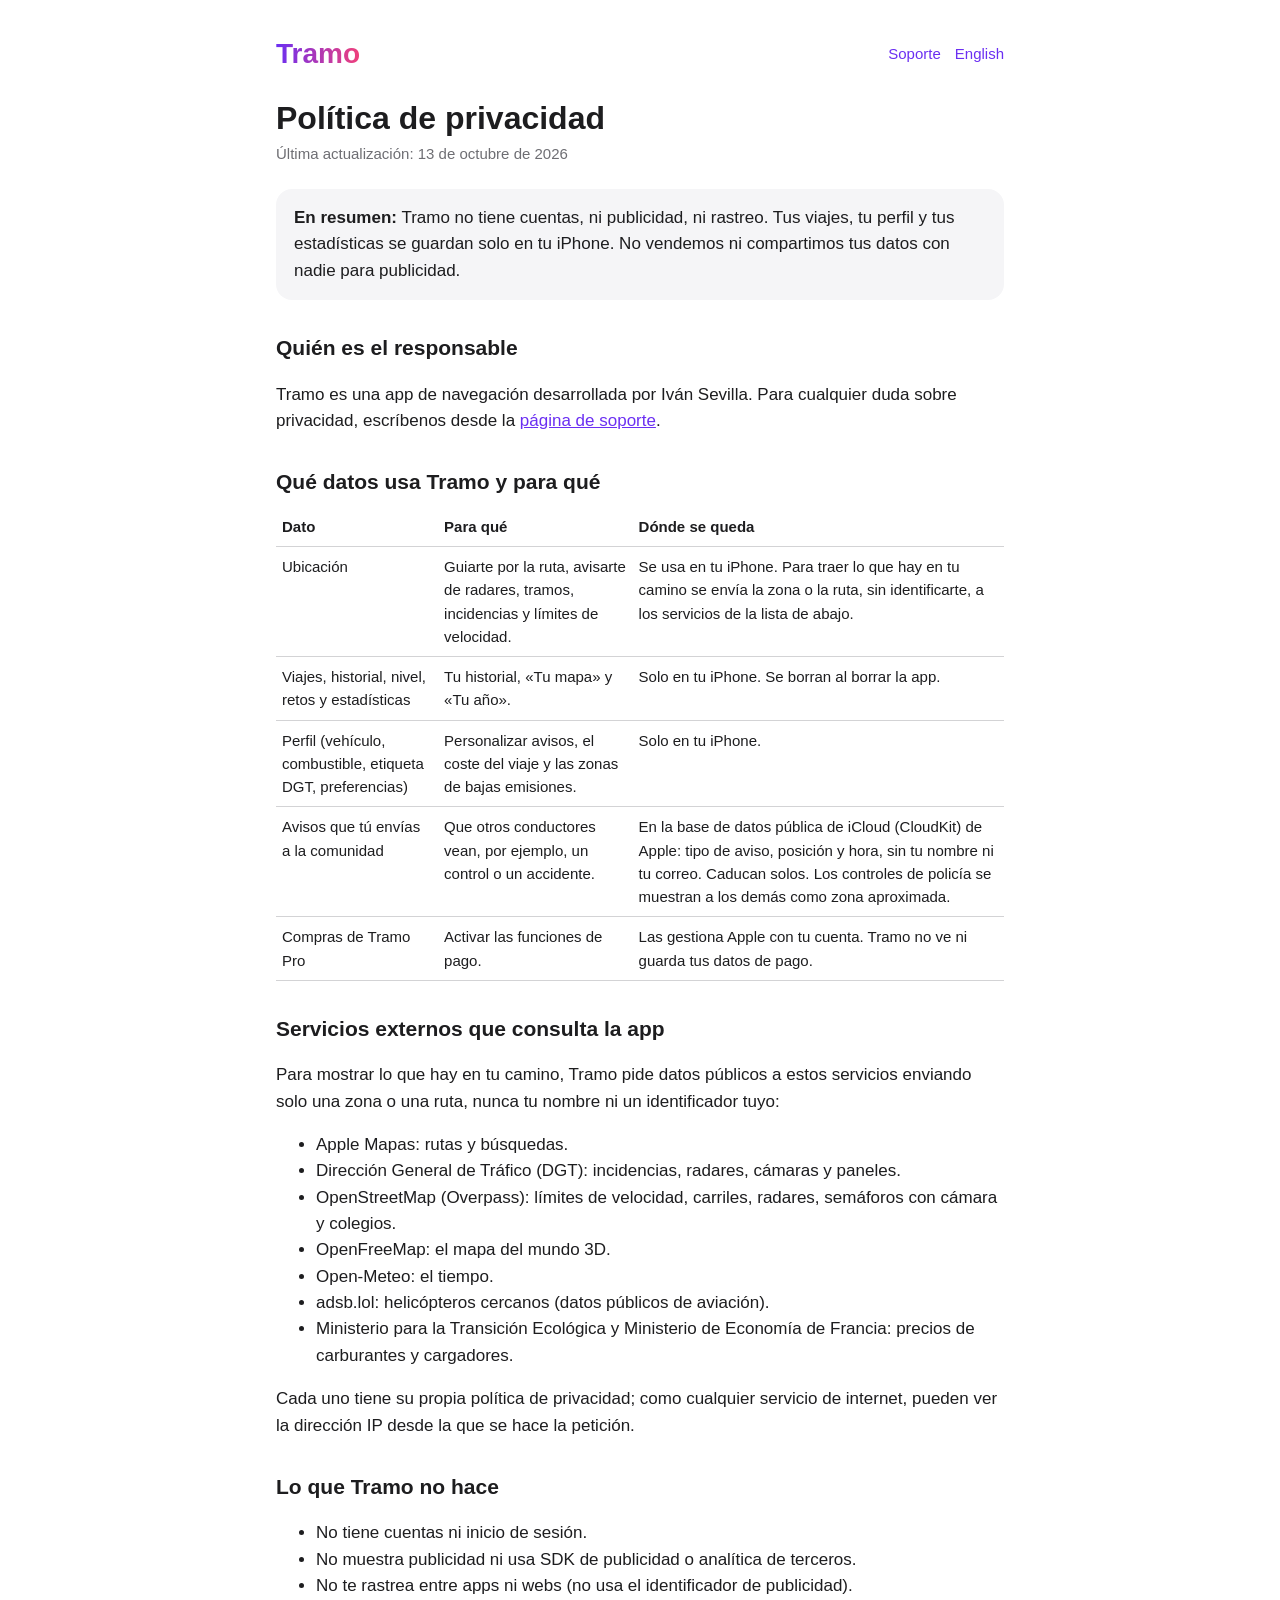
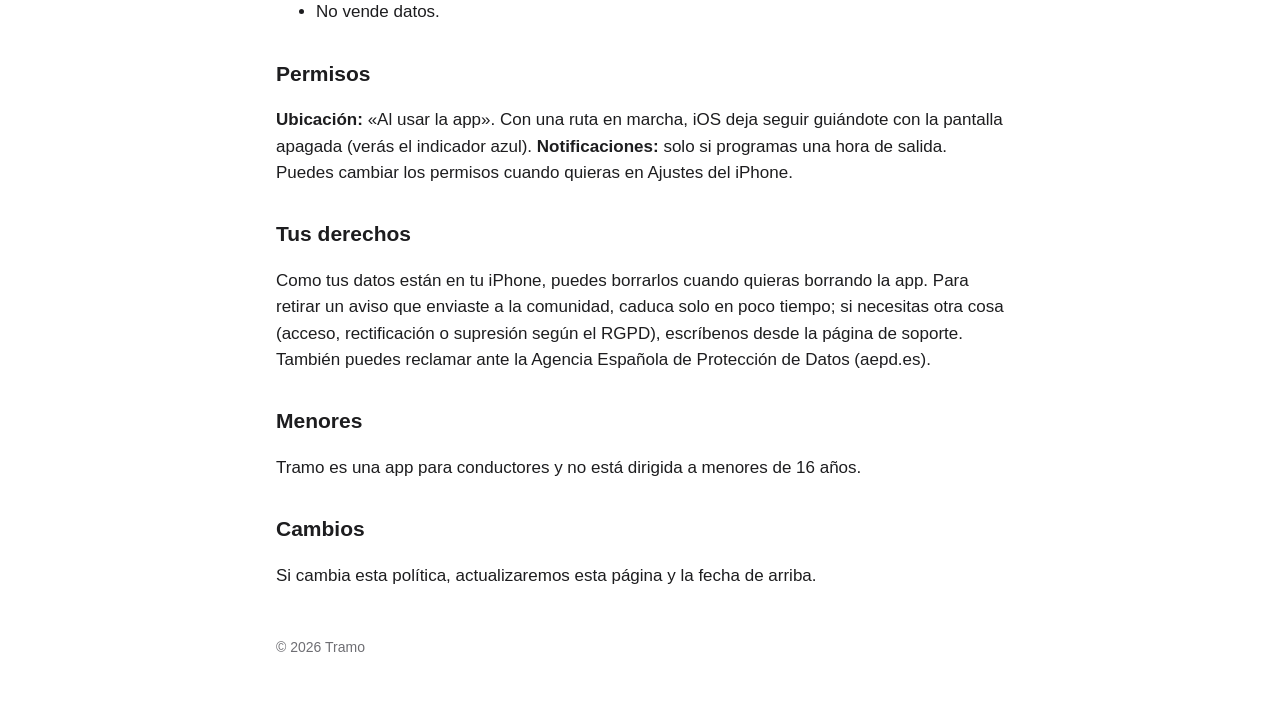
==== index.html @ ac5b9271 "Política de privacidad y soporte de Tramo Co-Authored-By: Claude Opus 5.5 <noreply@anthropic.com>" ====
<!doctype html>
<html lang="es">
<head>
<meta charset="utf-8">
<meta name="viewport" content="width=device-width, initial-scale=1">
<title>Tramo · Política de privacidad</title>
<link rel="stylesheet" href="style.css">
</head>
<body>
<main>
<header><a class="brand" href="./">Tramo</a><nav><a href="soporte.html">Soporte</a><a href="en.html">English</a></nav></header>
<h1>Política de privacidad</h1>
<p class="updated">Última actualización: 13 de octubre de 2026</p>

<div class="card"><strong>En resumen:</strong> Tramo no tiene cuentas, ni publicidad, ni rastreo. Tus viajes, tu perfil y tus estadísticas se guardan solo en tu iPhone. No vendemos ni compartimos tus datos con nadie para publicidad.</div>

<h2>Quién es el responsable</h2>
<p>Tramo es una app de navegación desarrollada por Iván Sevilla. Para cualquier duda sobre privacidad, escríbenos desde la <a href="soporte.html">página de soporte</a>.</p>

<h2>Qué datos usa Tramo y para qué</h2>
<table>
<tr><th>Dato</th><th>Para qué</th><th>Dónde se queda</th></tr>
<tr><td>Ubicación</td><td>Guiarte por la ruta, avisarte de radares, tramos, incidencias y límites de velocidad.</td><td>Se usa en tu iPhone. Para traer lo que hay en tu camino se envía la zona o la ruta, sin identificarte, a los servicios de la lista de abajo.</td></tr>
<tr><td>Viajes, historial, nivel, retos y estadísticas</td><td>Tu historial, «Tu mapa» y «Tu año».</td><td>Solo en tu iPhone. Se borran al borrar la app.</td></tr>
<tr><td>Perfil (vehículo, combustible, etiqueta DGT, preferencias)</td><td>Personalizar avisos, el coste del viaje y las zonas de bajas emisiones.</td><td>Solo en tu iPhone.</td></tr>
<tr><td>Avisos que tú envías a la comunidad</td><td>Que otros conductores vean, por ejemplo, un control o un accidente.</td><td>En la base de datos pública de iCloud (CloudKit) de Apple: tipo de aviso, posición y hora, sin tu nombre ni tu correo. Caducan solos. Los controles de policía se muestran a los demás como zona aproximada.</td></tr>
<tr><td>Compras de Tramo Pro</td><td>Activar las funciones de pago.</td><td>Las gestiona Apple con tu cuenta. Tramo no ve ni guarda tus datos de pago.</td></tr>
</table>

<h2>Servicios externos que consulta la app</h2>
<p>Para mostrar lo que hay en tu camino, Tramo pide datos públicos a estos servicios enviando solo una zona o una ruta, nunca tu nombre ni un identificador tuyo:</p>
<ul>
<li>Apple Mapas: rutas y búsquedas.</li>
<li>Dirección General de Tráfico (DGT): incidencias, radares, cámaras y paneles.</li>
<li>OpenStreetMap (Overpass): límites de velocidad, carriles, radares, semáforos con cámara y colegios.</li>
<li>OpenFreeMap: el mapa del mundo 3D.</li>
<li>Open-Meteo: el tiempo.</li>
<li>adsb.lol: helicópteros cercanos (datos públicos de aviación).</li>
<li>Ministerio para la Transición Ecológica y Ministerio de Economía de Francia: precios de carburantes y cargadores.</li>
</ul>
<p>Cada uno tiene su propia política de privacidad; como cualquier servicio de internet, pueden ver la dirección IP desde la que se hace la petición.</p>

<h2>Lo que Tramo no hace</h2>
<ul>
<li>No tiene cuentas ni inicio de sesión.</li>
<li>No muestra publicidad ni usa SDK de publicidad o analítica de terceros.</li>
<li>No te rastrea entre apps ni webs (no usa el identificador de publicidad).</li>
<li>No vende datos.</li>
</ul>

<h2>Permisos</h2>
<p><strong>Ubicación:</strong> «Al usar la app». Con una ruta en marcha, iOS deja seguir guiándote con la pantalla apagada (verás el indicador azul). <strong>Notificaciones:</strong> solo si programas una hora de salida. Puedes cambiar los permisos cuando quieras en Ajustes del iPhone.</p>

<h2>Tus derechos</h2>
<p>Como tus datos están en tu iPhone, puedes borrarlos cuando quieras borrando la app. Para retirar un aviso que enviaste a la comunidad, caduca solo en poco tiempo; si necesitas otra cosa (acceso, rectificación o supresión según el RGPD), escríbenos desde la página de soporte. También puedes reclamar ante la Agencia Española de Protección de Datos (aepd.es).</p>

<h2>Menores</h2>
<p>Tramo es una app para conductores y no está dirigida a menores de 16 años.</p>

<h2>Cambios</h2>
<p>Si cambia esta política, actualizaremos esta página y la fecha de arriba.</p>

<footer>© 2026 Tramo</footer>
</main>
</body>
</html>
---- style.css ----
:root { --bg: #ffffff; --fg: #1d1d1f; --muted: #6e6e73; --accent: #6b2ff2; --card: #f5f5f7; }
@media (prefers-color-scheme: dark) { :root { --bg: #000000; --fg: #f5f5f7; --muted: #a1a1a6; --accent: #a78bfa; --card: #1c1c1e; } }
* { box-sizing: border-box; }
body { margin: 0; background: var(--bg); color: var(--fg); font: 17px/1.55 -apple-system, BlinkMacSystemFont, "Segoe UI", Roboto, sans-serif; }
main { max-width: 760px; margin: 0 auto; padding: 32px 16px 64px; }
header { display: flex; align-items: center; justify-content: space-between; gap: 12px; margin-bottom: 8px; }
.brand { font-weight: 800; font-size: 28px; background: linear-gradient(90deg, #6b2ff2, #f0407a); -webkit-background-clip: text; background-clip: text; color: transparent; text-decoration: none; }
nav a { color: var(--accent); text-decoration: none; margin-left: 14px; font-size: 15px; }
h1 { font-size: 32px; line-height: 1.2; margin: 24px 0 4px; }
h2 { font-size: 21px; margin: 32px 0 8px; }
.updated { color: var(--muted); font-size: 15px; margin: 0 0 24px; }
.card { background: var(--card); border-radius: 16px; padding: 16px 18px; margin: 16px 0; }
table { width: 100%; border-collapse: collapse; font-size: 15px; }
th, td { text-align: left; vertical-align: top; padding: 8px 6px; border-bottom: 1px solid color-mix(in srgb, var(--muted) 30%, transparent); }
a { color: var(--accent); }
footer { color: var(--muted); font-size: 14px; margin-top: 48px; }
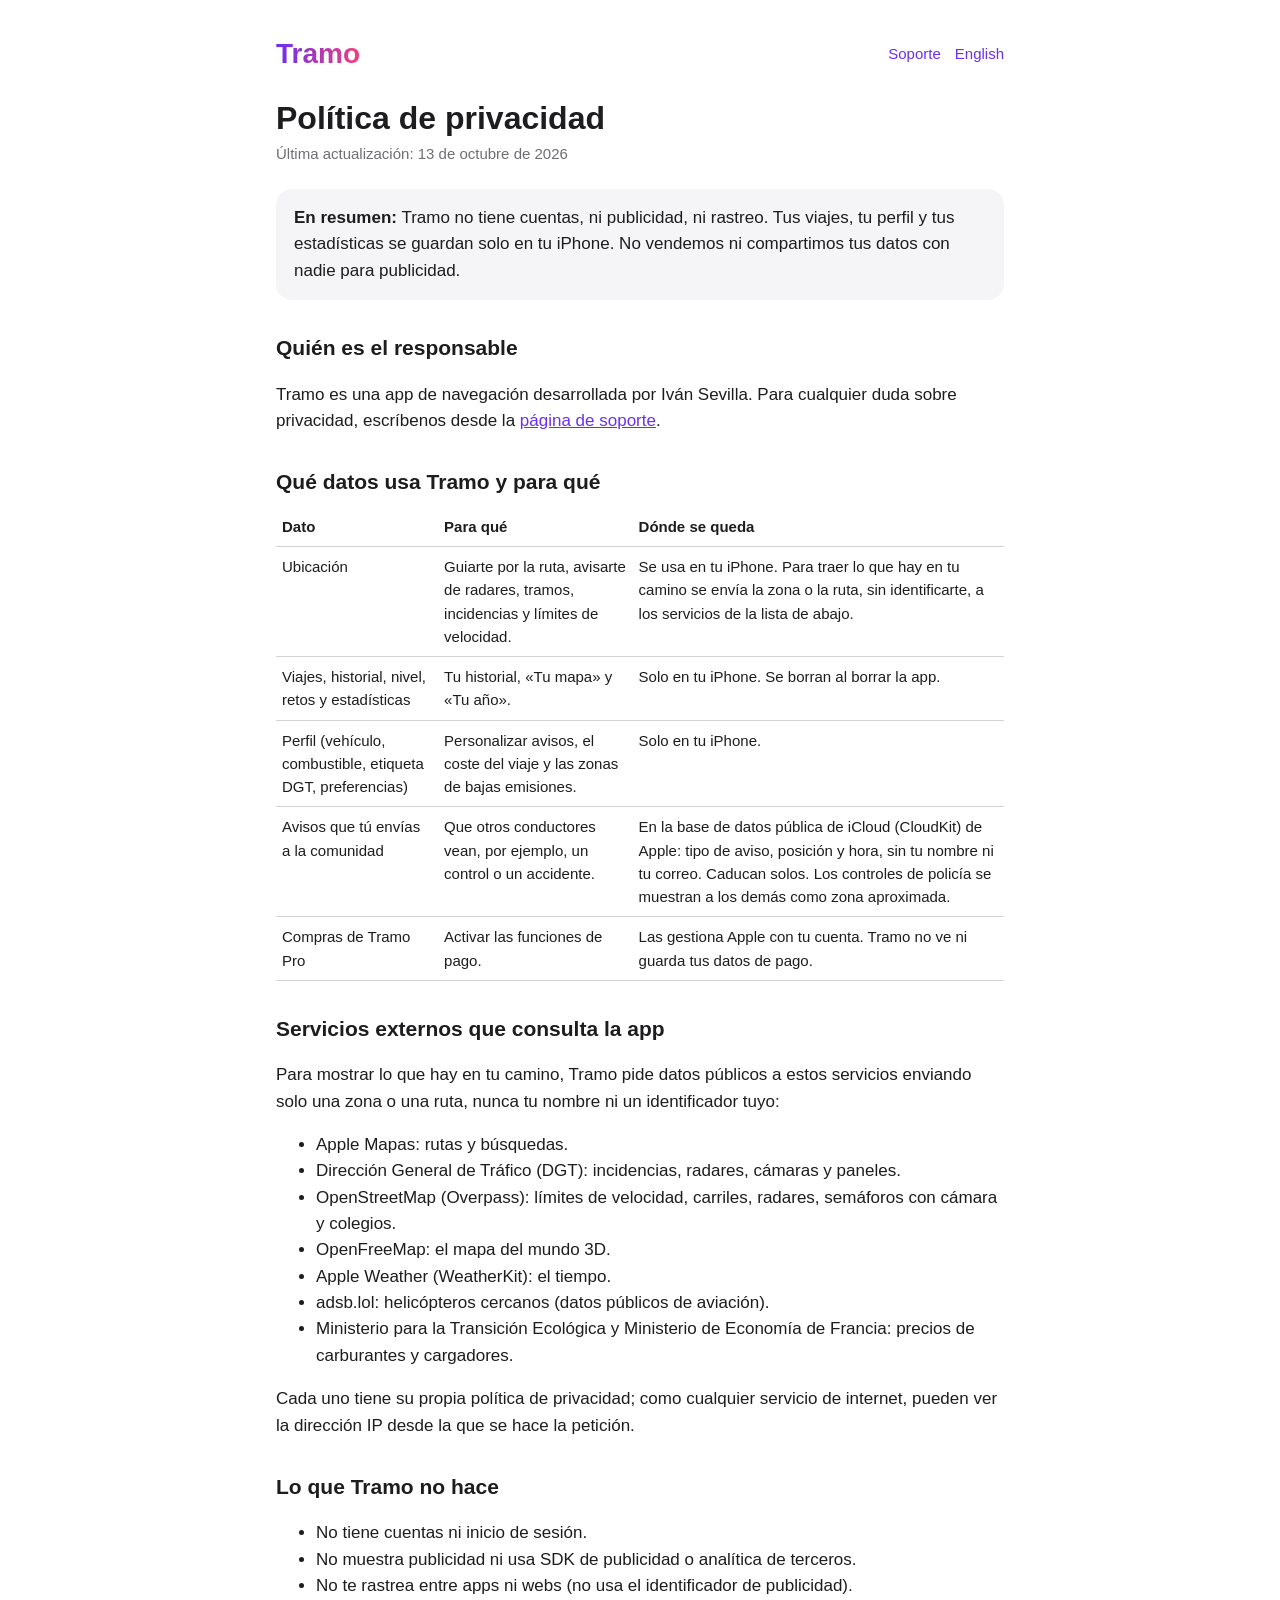
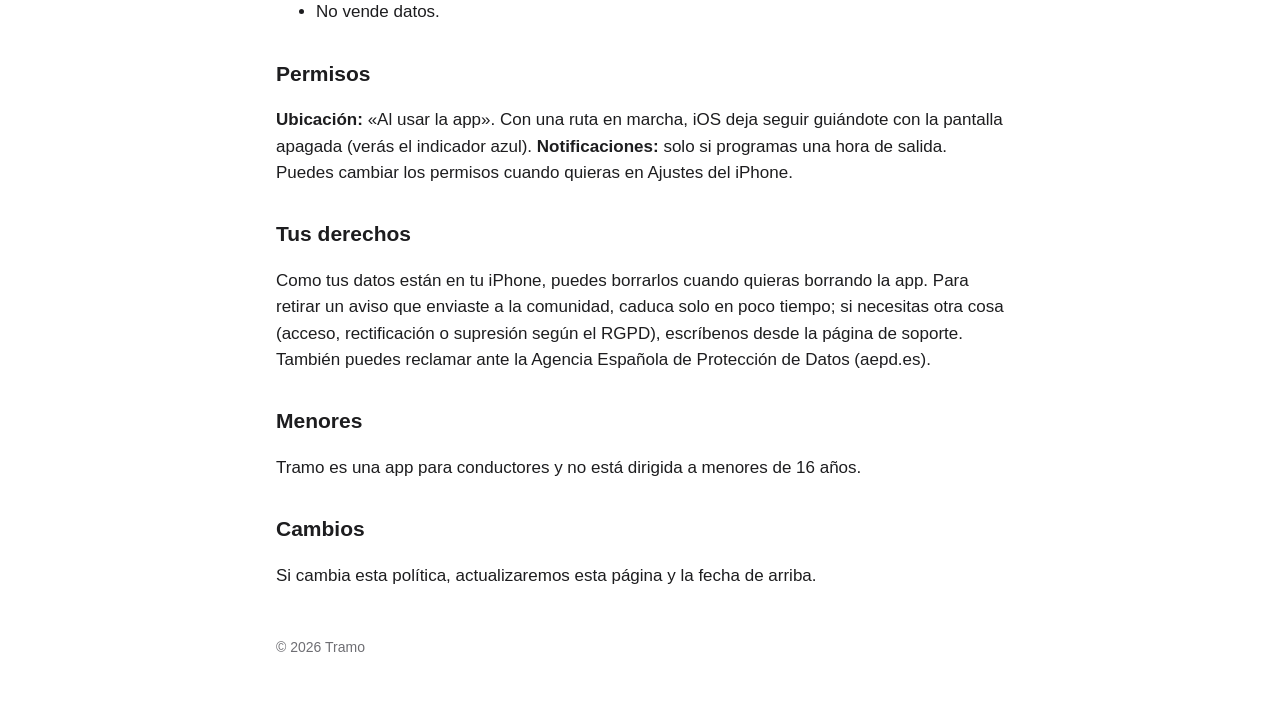
==== commit 7421e77b: "El tiempo ahora viene de Apple Weather Co-Authored-By: Claude Opus 5.5 <noreply@anthropic.com>" ====
--- a/index.html
+++ b/index.html
@@ -34,7 +34,7 @@
 <li>Dirección General de Tráfico (DGT): incidencias, radares, cámaras y paneles.</li>
 <li>OpenStreetMap (Overpass): límites de velocidad, carriles, radares, semáforos con cámara y colegios.</li>
 <li>OpenFreeMap: el mapa del mundo 3D.</li>
-<li>Open-Meteo: el tiempo.</li>
+<li>Apple Weather (WeatherKit): el tiempo.</li>
 <li>adsb.lol: helicópteros cercanos (datos públicos de aviación).</li>
 <li>Ministerio para la Transición Ecológica y Ministerio de Economía de Francia: precios de carburantes y cargadores.</li>
 </ul>
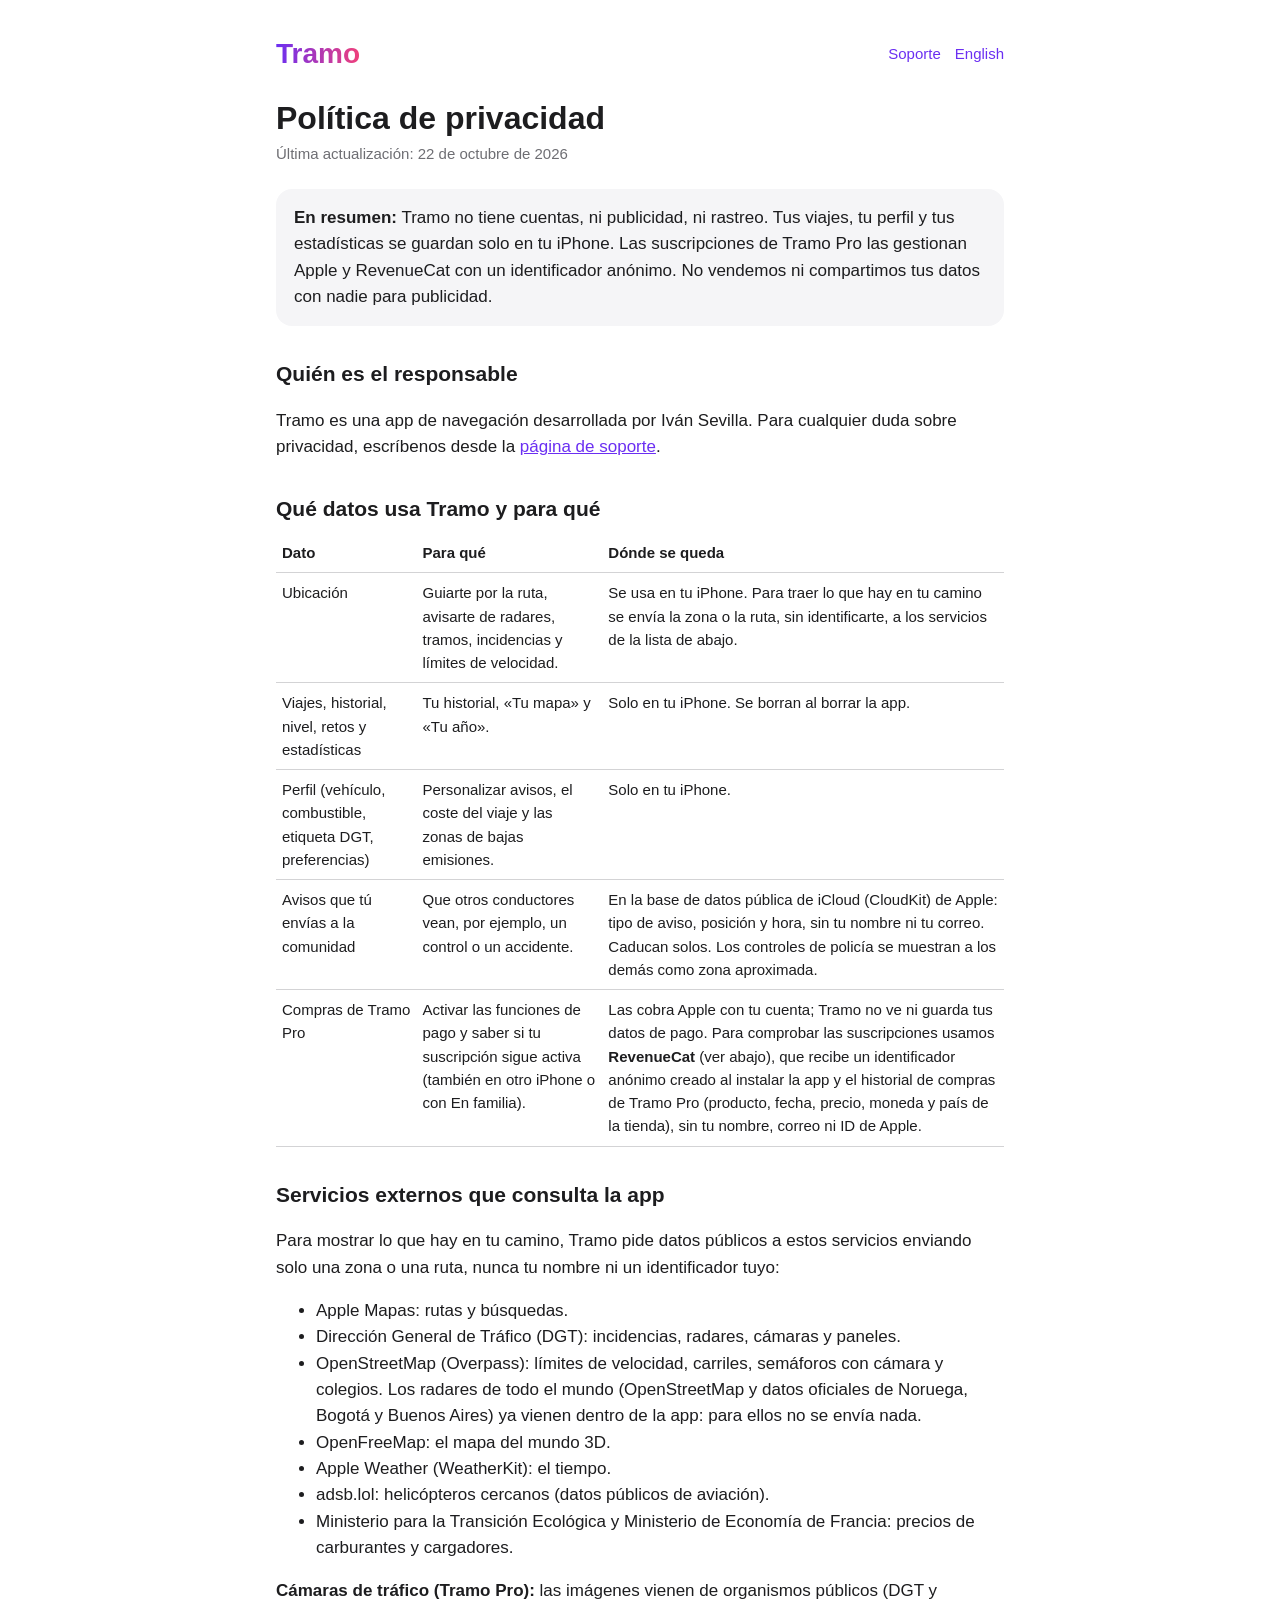
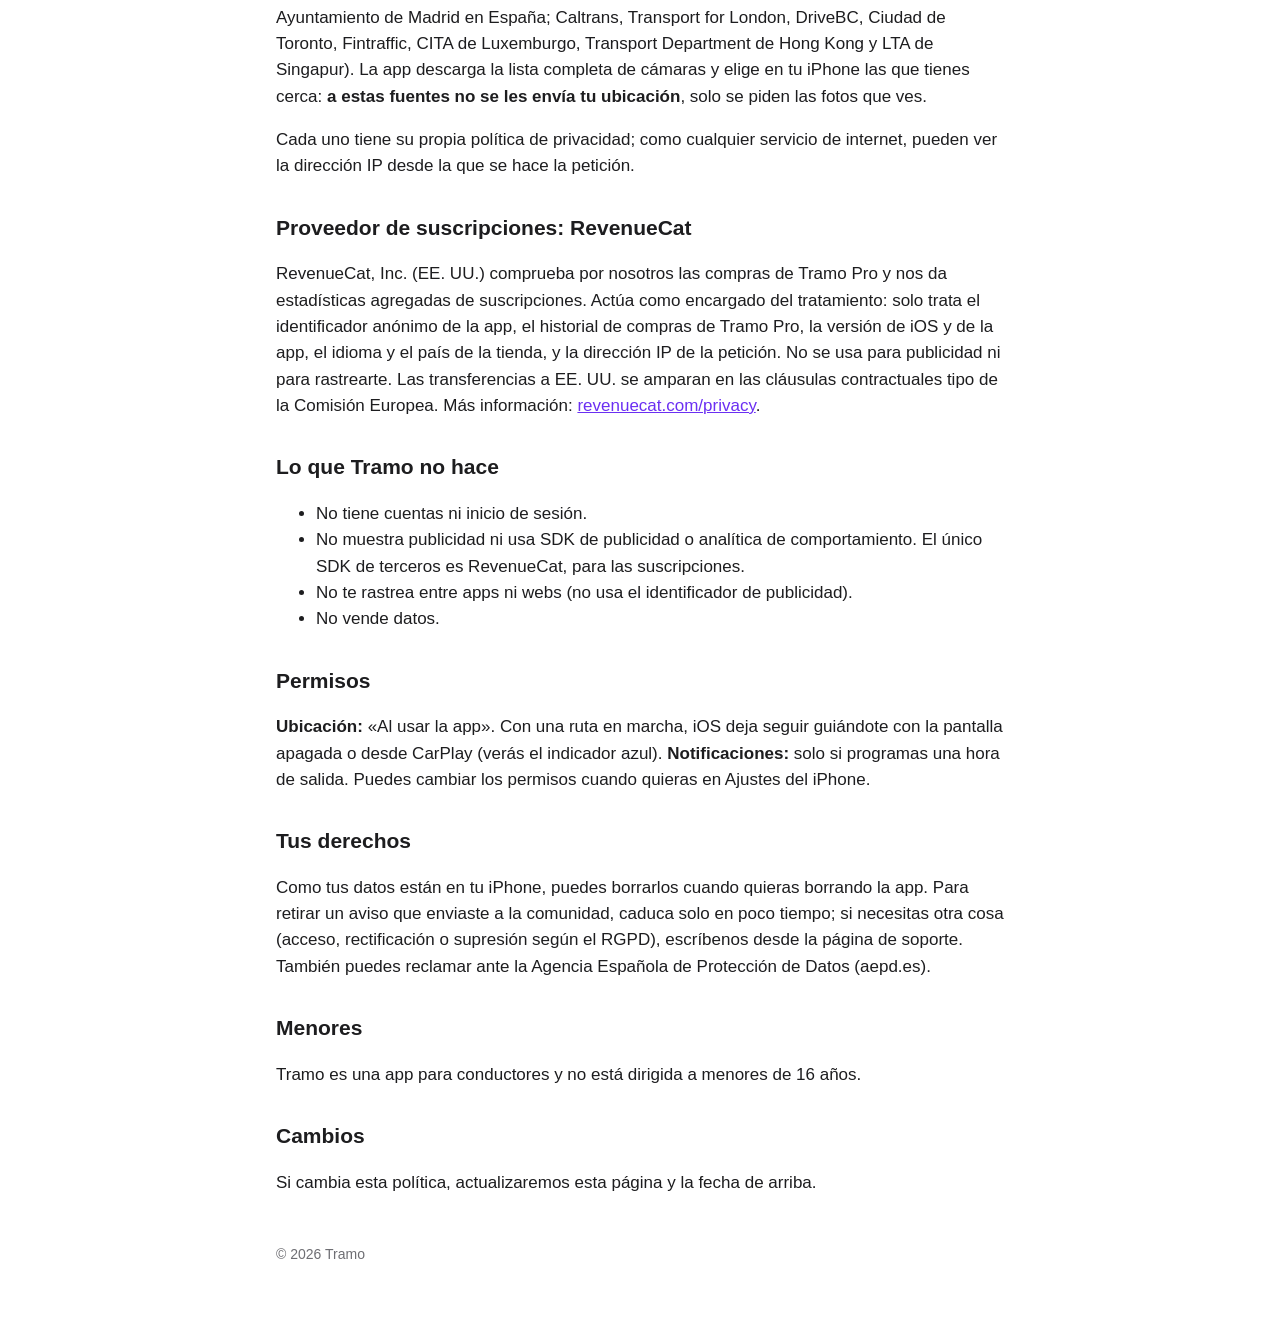
==== commit fa13083e: "Privacidad: RevenueCat, cámaras sin ubicación y radares en la app (22-oct-2026) Co-Authored-By: Clau" ====
--- a/index.html
+++ b/index.html
@@ -10,9 +10,9 @@
 <main>
 <header><a class="brand" href="./">Tramo</a><nav><a href="soporte.html">Soporte</a><a href="en.html">English</a></nav></header>
 <h1>Política de privacidad</h1>
-<p class="updated">Última actualización: 13 de octubre de 2026</p>
+<p class="updated">Última actualización: 22 de octubre de 2026</p>
 
-<div class="card"><strong>En resumen:</strong> Tramo no tiene cuentas, ni publicidad, ni rastreo. Tus viajes, tu perfil y tus estadísticas se guardan solo en tu iPhone. No vendemos ni compartimos tus datos con nadie para publicidad.</div>
+<div class="card"><strong>En resumen:</strong> Tramo no tiene cuentas, ni publicidad, ni rastreo. Tus viajes, tu perfil y tus estadísticas se guardan solo en tu iPhone. Las suscripciones de Tramo Pro las gestionan Apple y RevenueCat con un identificador anónimo. No vendemos ni compartimos tus datos con nadie para publicidad.</div>
 
 <h2>Quién es el responsable</h2>
 <p>Tramo es una app de navegación desarrollada por Iván Sevilla. Para cualquier duda sobre privacidad, escríbenos desde la <a href="soporte.html">página de soporte</a>.</p>
@@ -24,7 +24,7 @@
 <tr><td>Viajes, historial, nivel, retos y estadísticas</td><td>Tu historial, «Tu mapa» y «Tu año».</td><td>Solo en tu iPhone. Se borran al borrar la app.</td></tr>
 <tr><td>Perfil (vehículo, combustible, etiqueta DGT, preferencias)</td><td>Personalizar avisos, el coste del viaje y las zonas de bajas emisiones.</td><td>Solo en tu iPhone.</td></tr>
 <tr><td>Avisos que tú envías a la comunidad</td><td>Que otros conductores vean, por ejemplo, un control o un accidente.</td><td>En la base de datos pública de iCloud (CloudKit) de Apple: tipo de aviso, posición y hora, sin tu nombre ni tu correo. Caducan solos. Los controles de policía se muestran a los demás como zona aproximada.</td></tr>
-<tr><td>Compras de Tramo Pro</td><td>Activar las funciones de pago.</td><td>Las gestiona Apple con tu cuenta. Tramo no ve ni guarda tus datos de pago.</td></tr>
+<tr><td>Compras de Tramo Pro</td><td>Activar las funciones de pago y saber si tu suscripción sigue activa (también en otro iPhone o con En familia).</td><td>Las cobra Apple con tu cuenta; Tramo no ve ni guarda tus datos de pago. Para comprobar las suscripciones usamos <strong>RevenueCat</strong> (ver abajo), que recibe un identificador anónimo creado al instalar la app y el historial de compras de Tramo Pro (producto, fecha, precio, moneda y país de la tienda), sin tu nombre, correo ni ID de Apple.</td></tr>
 </table>
 
 <h2>Servicios externos que consulta la app</h2>
@@ -32,24 +32,28 @@
 <ul>
 <li>Apple Mapas: rutas y búsquedas.</li>
 <li>Dirección General de Tráfico (DGT): incidencias, radares, cámaras y paneles.</li>
-<li>OpenStreetMap (Overpass): límites de velocidad, carriles, radares, semáforos con cámara y colegios.</li>
+<li>OpenStreetMap (Overpass): límites de velocidad, carriles, semáforos con cámara y colegios. Los radares de todo el mundo (OpenStreetMap y datos oficiales de Noruega, Bogotá y Buenos Aires) ya vienen dentro de la app: para ellos no se envía nada.</li>
 <li>OpenFreeMap: el mapa del mundo 3D.</li>
 <li>Apple Weather (WeatherKit): el tiempo.</li>
 <li>adsb.lol: helicópteros cercanos (datos públicos de aviación).</li>
 <li>Ministerio para la Transición Ecológica y Ministerio de Economía de Francia: precios de carburantes y cargadores.</li>
 </ul>
+<p><strong>Cámaras de tráfico (Tramo Pro):</strong> las imágenes vienen de organismos públicos (DGT y Ayuntamiento de Madrid en España; Caltrans, Transport for London, DriveBC, Ciudad de Toronto, Fintraffic, CITA de Luxemburgo, Transport Department de Hong Kong y LTA de Singapur). La app descarga la lista completa de cámaras y elige en tu iPhone las que tienes cerca: <strong>a estas fuentes no se les envía tu ubicación</strong>, solo se piden las fotos que ves.</p>
 <p>Cada uno tiene su propia política de privacidad; como cualquier servicio de internet, pueden ver la dirección IP desde la que se hace la petición.</p>
+
+<h2>Proveedor de suscripciones: RevenueCat</h2>
+<p>RevenueCat, Inc. (EE. UU.) comprueba por nosotros las compras de Tramo Pro y nos da estadísticas agregadas de suscripciones. Actúa como encargado del tratamiento: solo trata el identificador anónimo de la app, el historial de compras de Tramo Pro, la versión de iOS y de la app, el idioma y el país de la tienda, y la dirección IP de la petición. No se usa para publicidad ni para rastrearte. Las transferencias a EE. UU. se amparan en las cláusulas contractuales tipo de la Comisión Europea. Más información: <a href="https://www.revenuecat.com/privacy">revenuecat.com/privacy</a>.</p>
 
 <h2>Lo que Tramo no hace</h2>
 <ul>
 <li>No tiene cuentas ni inicio de sesión.</li>
-<li>No muestra publicidad ni usa SDK de publicidad o analítica de terceros.</li>
+<li>No muestra publicidad ni usa SDK de publicidad o analítica de comportamiento. El único SDK de terceros es RevenueCat, para las suscripciones.</li>
 <li>No te rastrea entre apps ni webs (no usa el identificador de publicidad).</li>
 <li>No vende datos.</li>
 </ul>
 
 <h2>Permisos</h2>
-<p><strong>Ubicación:</strong> «Al usar la app». Con una ruta en marcha, iOS deja seguir guiándote con la pantalla apagada (verás el indicador azul). <strong>Notificaciones:</strong> solo si programas una hora de salida. Puedes cambiar los permisos cuando quieras en Ajustes del iPhone.</p>
+<p><strong>Ubicación:</strong> «Al usar la app». Con una ruta en marcha, iOS deja seguir guiándote con la pantalla apagada o desde CarPlay (verás el indicador azul). <strong>Notificaciones:</strong> solo si programas una hora de salida. Puedes cambiar los permisos cuando quieras en Ajustes del iPhone.</p>
 
 <h2>Tus derechos</h2>
 <p>Como tus datos están en tu iPhone, puedes borrarlos cuando quieras borrando la app. Para retirar un aviso que enviaste a la comunidad, caduca solo en poco tiempo; si necesitas otra cosa (acceso, rectificación o supresión según el RGPD), escríbenos desde la página de soporte. También puedes reclamar ante la Agencia Española de Protección de Datos (aepd.es).</p>
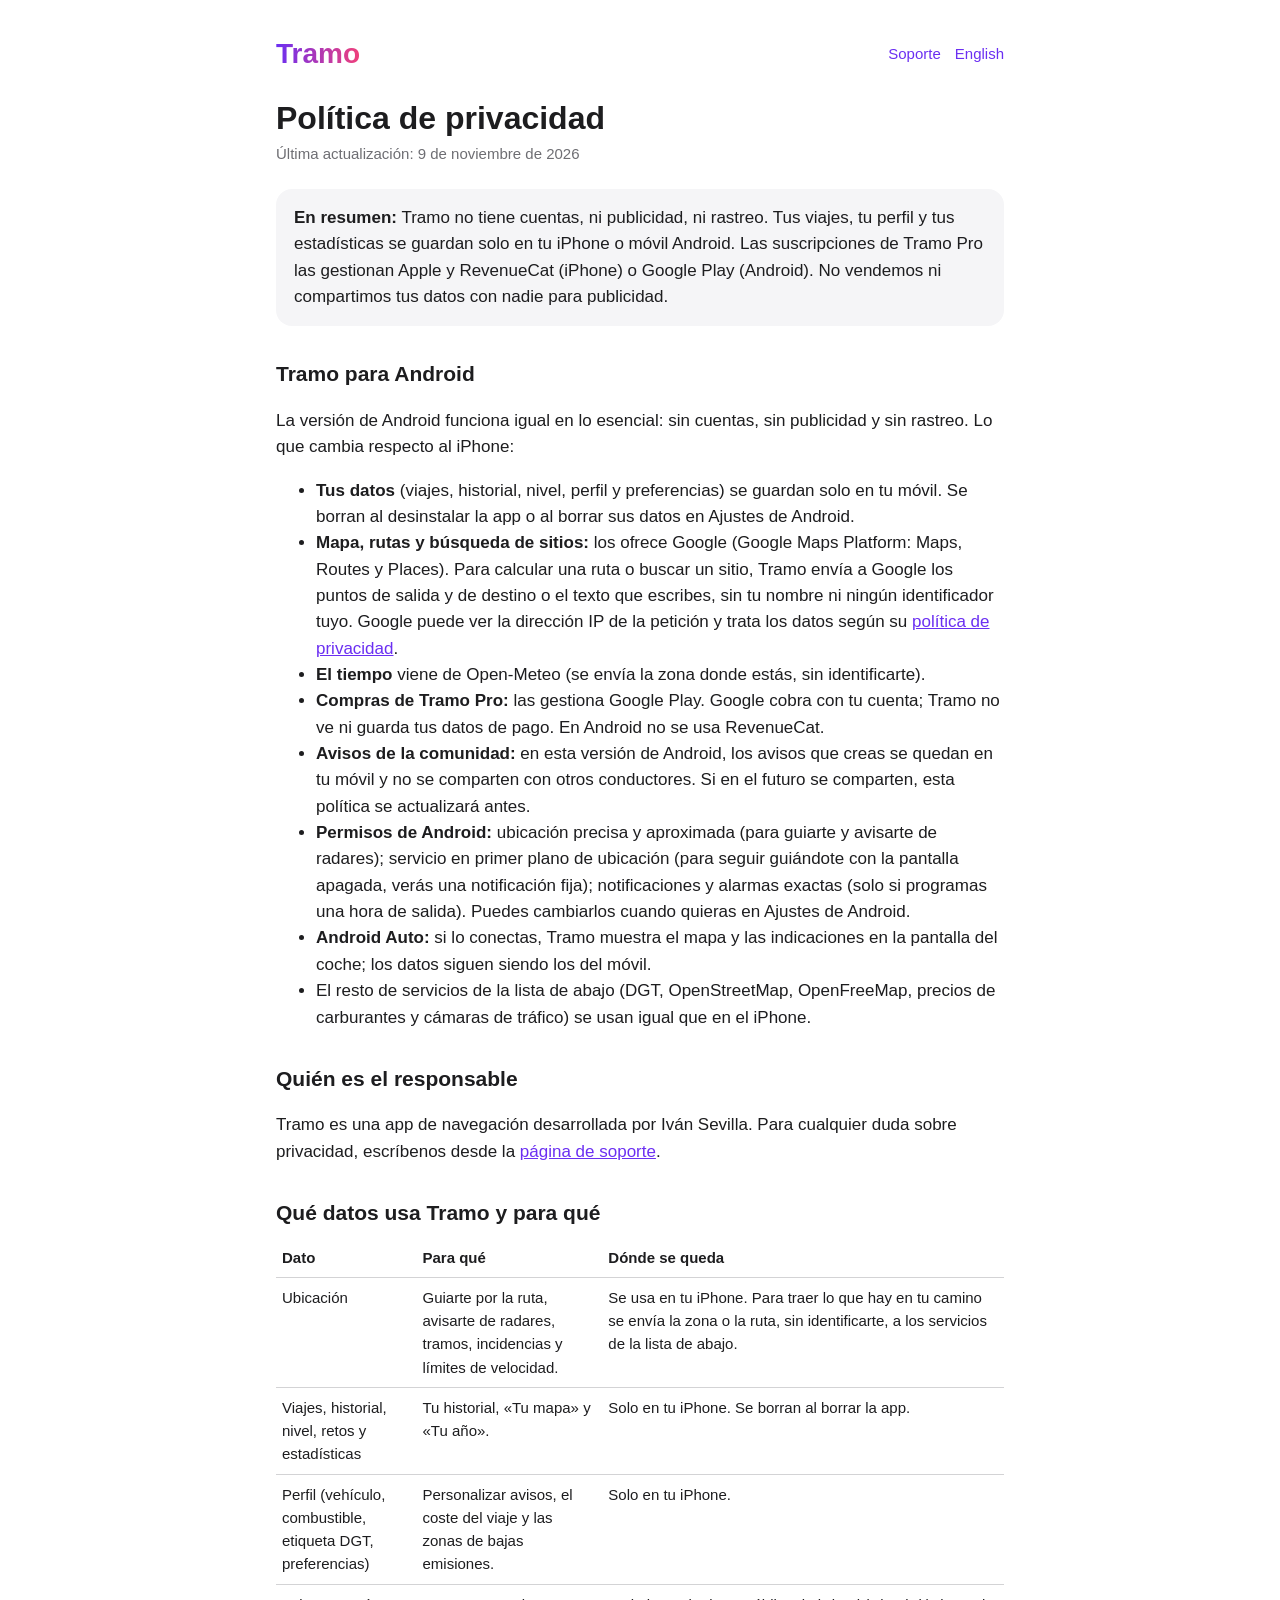
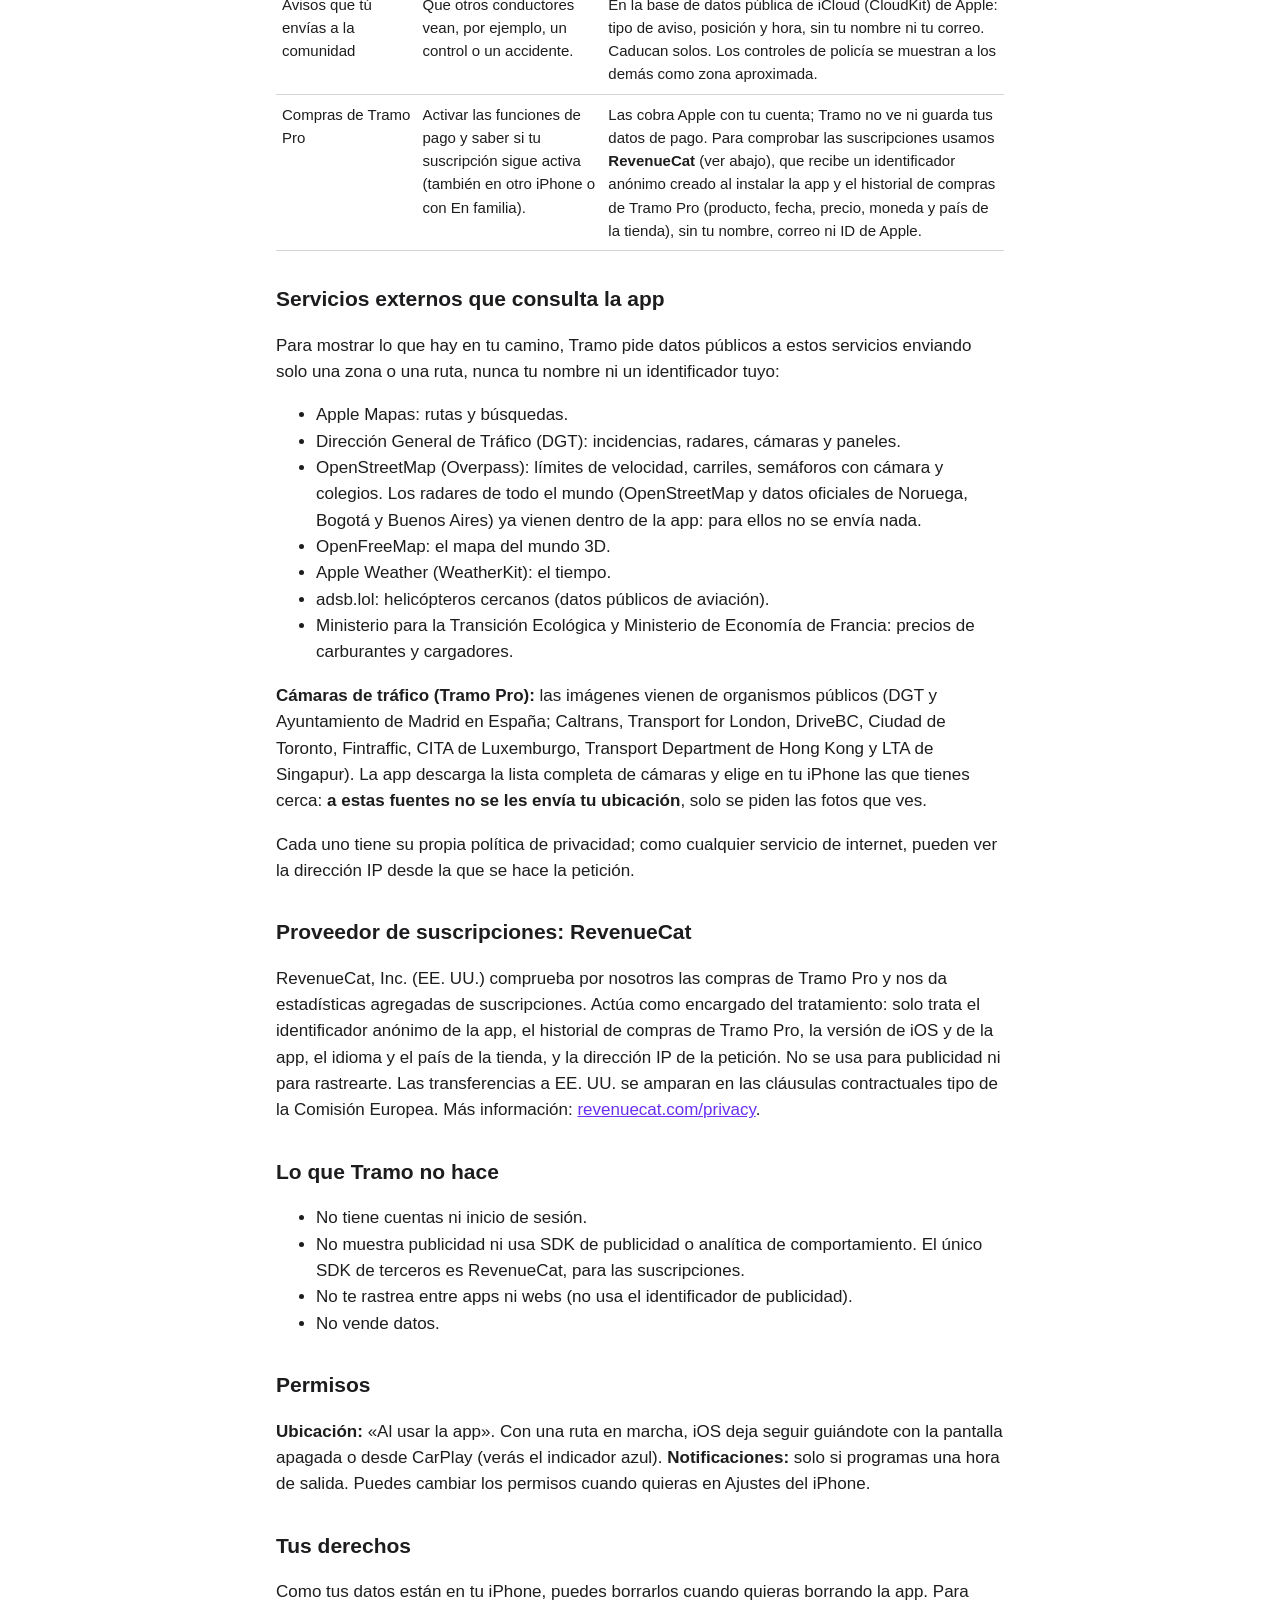
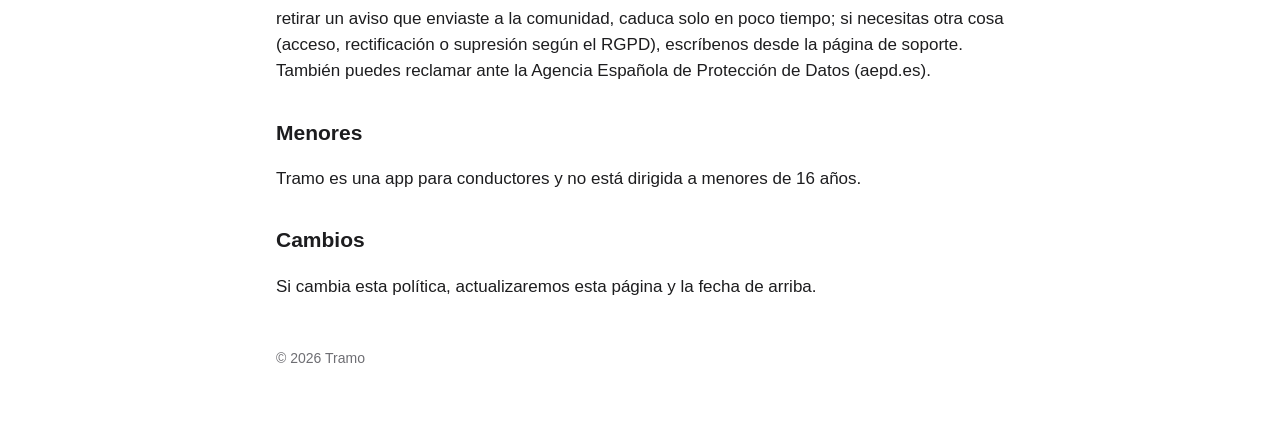
==== commit c82a5efc: "Privacidad: sección de Tramo para Android (Google Maps Platform, Google Play, permisos) — 9-nov-2026" ====
--- a/index.html
+++ b/index.html
@@ -10,9 +10,22 @@
 <main>
 <header><a class="brand" href="./">Tramo</a><nav><a href="soporte.html">Soporte</a><a href="en.html">English</a></nav></header>
 <h1>Política de privacidad</h1>
-<p class="updated">Última actualización: 22 de octubre de 2026</p>
+<p class="updated">Última actualización: 9 de noviembre de 2026</p>
 
-<div class="card"><strong>En resumen:</strong> Tramo no tiene cuentas, ni publicidad, ni rastreo. Tus viajes, tu perfil y tus estadísticas se guardan solo en tu iPhone. Las suscripciones de Tramo Pro las gestionan Apple y RevenueCat con un identificador anónimo. No vendemos ni compartimos tus datos con nadie para publicidad.</div>
+<div class="card"><strong>En resumen:</strong> Tramo no tiene cuentas, ni publicidad, ni rastreo. Tus viajes, tu perfil y tus estadísticas se guardan solo en tu iPhone o móvil Android. Las suscripciones de Tramo Pro las gestionan Apple y RevenueCat (iPhone) o Google Play (Android). No vendemos ni compartimos tus datos con nadie para publicidad.</div>
+
+<h2>Tramo para Android</h2>
+<p>La versión de Android funciona igual en lo esencial: sin cuentas, sin publicidad y sin rastreo. Lo que cambia respecto al iPhone:</p>
+<ul>
+<li><strong>Tus datos</strong> (viajes, historial, nivel, perfil y preferencias) se guardan solo en tu móvil. Se borran al desinstalar la app o al borrar sus datos en Ajustes de Android.</li>
+<li><strong>Mapa, rutas y búsqueda de sitios:</strong> los ofrece Google (Google Maps Platform: Maps, Routes y Places). Para calcular una ruta o buscar un sitio, Tramo envía a Google los puntos de salida y de destino o el texto que escribes, sin tu nombre ni ningún identificador tuyo. Google puede ver la dirección IP de la petición y trata los datos según su <a href="https://policies.google.com/privacy">política de privacidad</a>.</li>
+<li><strong>El tiempo</strong> viene de Open-Meteo (se envía la zona donde estás, sin identificarte).</li>
+<li><strong>Compras de Tramo Pro:</strong> las gestiona Google Play. Google cobra con tu cuenta; Tramo no ve ni guarda tus datos de pago. En Android no se usa RevenueCat.</li>
+<li><strong>Avisos de la comunidad:</strong> en esta versión de Android, los avisos que creas se quedan en tu móvil y no se comparten con otros conductores. Si en el futuro se comparten, esta política se actualizará antes.</li>
+<li><strong>Permisos de Android:</strong> ubicación precisa y aproximada (para guiarte y avisarte de radares); servicio en primer plano de ubicación (para seguir guiándote con la pantalla apagada, verás una notificación fija); notificaciones y alarmas exactas (solo si programas una hora de salida). Puedes cambiarlos cuando quieras en Ajustes de Android.</li>
+<li><strong>Android Auto:</strong> si lo conectas, Tramo muestra el mapa y las indicaciones en la pantalla del coche; los datos siguen siendo los del móvil.</li>
+<li>El resto de servicios de la lista de abajo (DGT, OpenStreetMap, OpenFreeMap, precios de carburantes y cámaras de tráfico) se usan igual que en el iPhone.</li>
+</ul>
 
 <h2>Quién es el responsable</h2>
 <p>Tramo es una app de navegación desarrollada por Iván Sevilla. Para cualquier duda sobre privacidad, escríbenos desde la <a href="soporte.html">página de soporte</a>.</p>
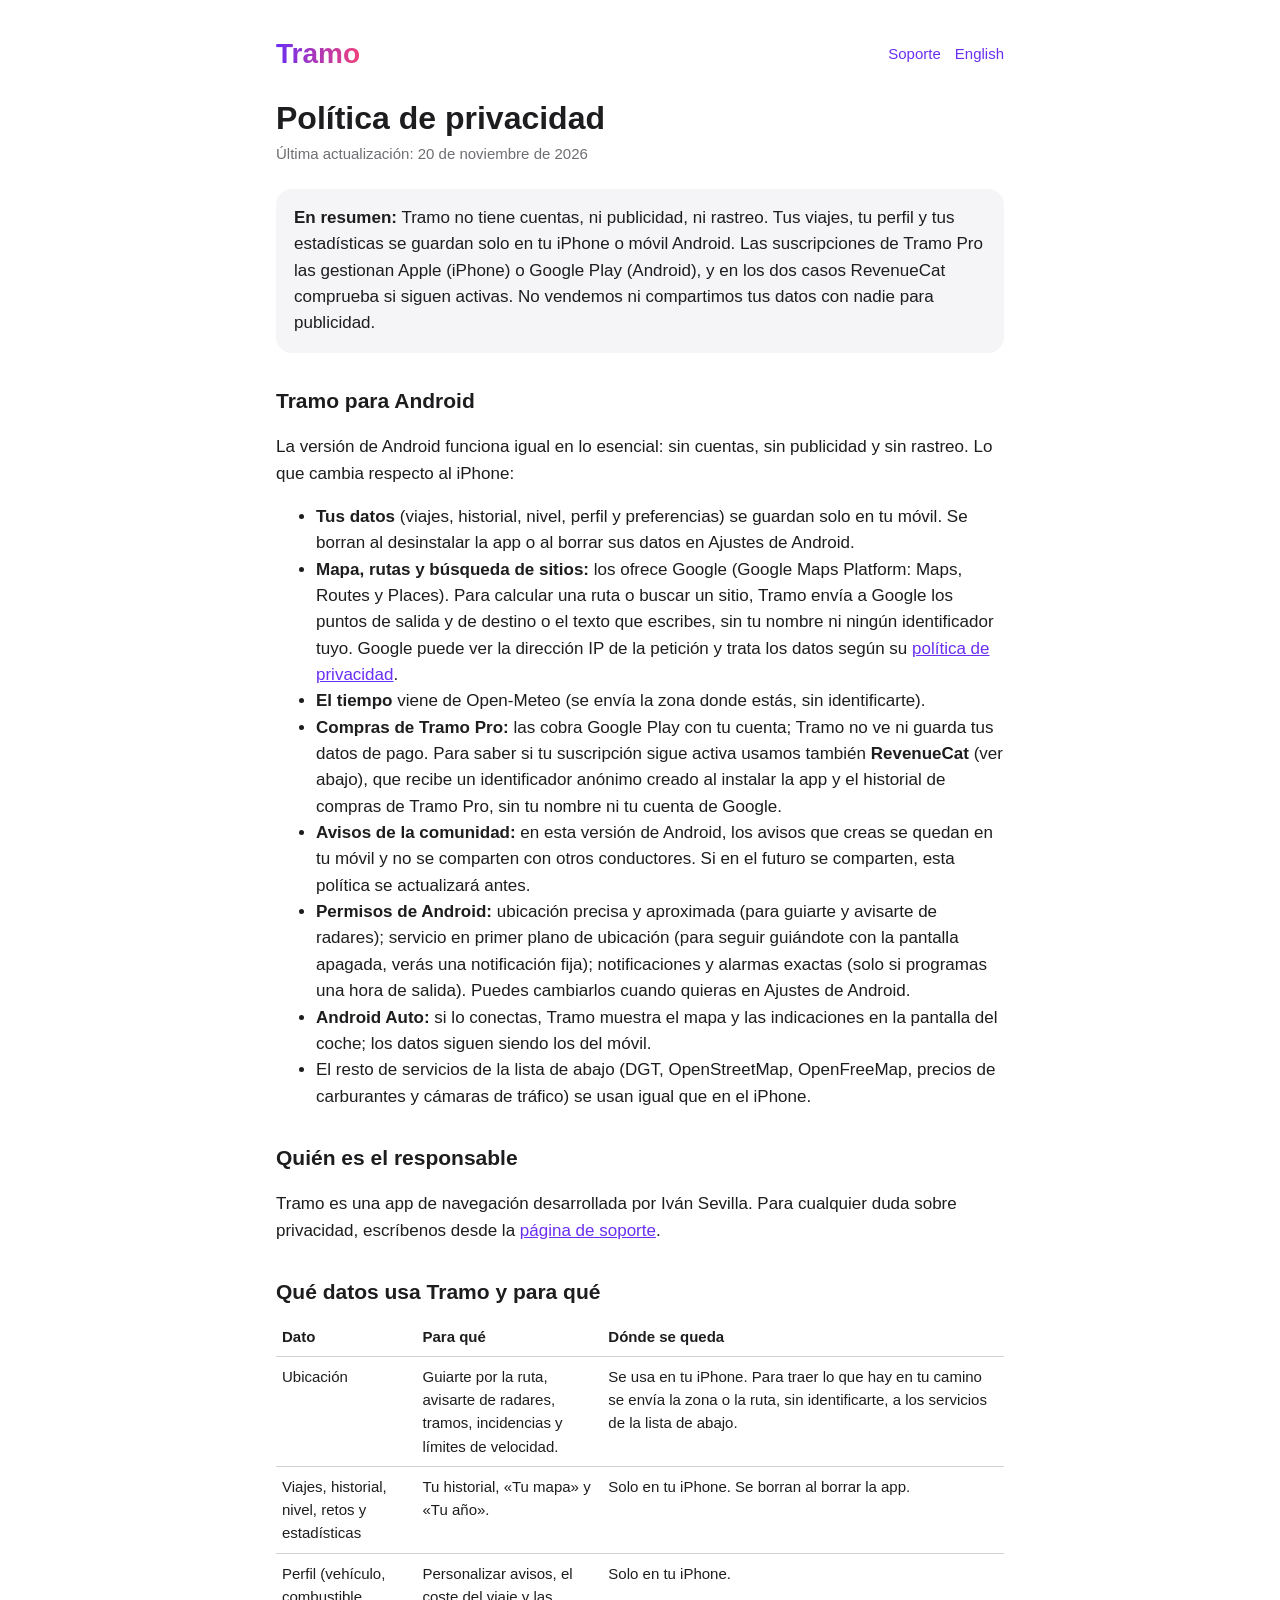
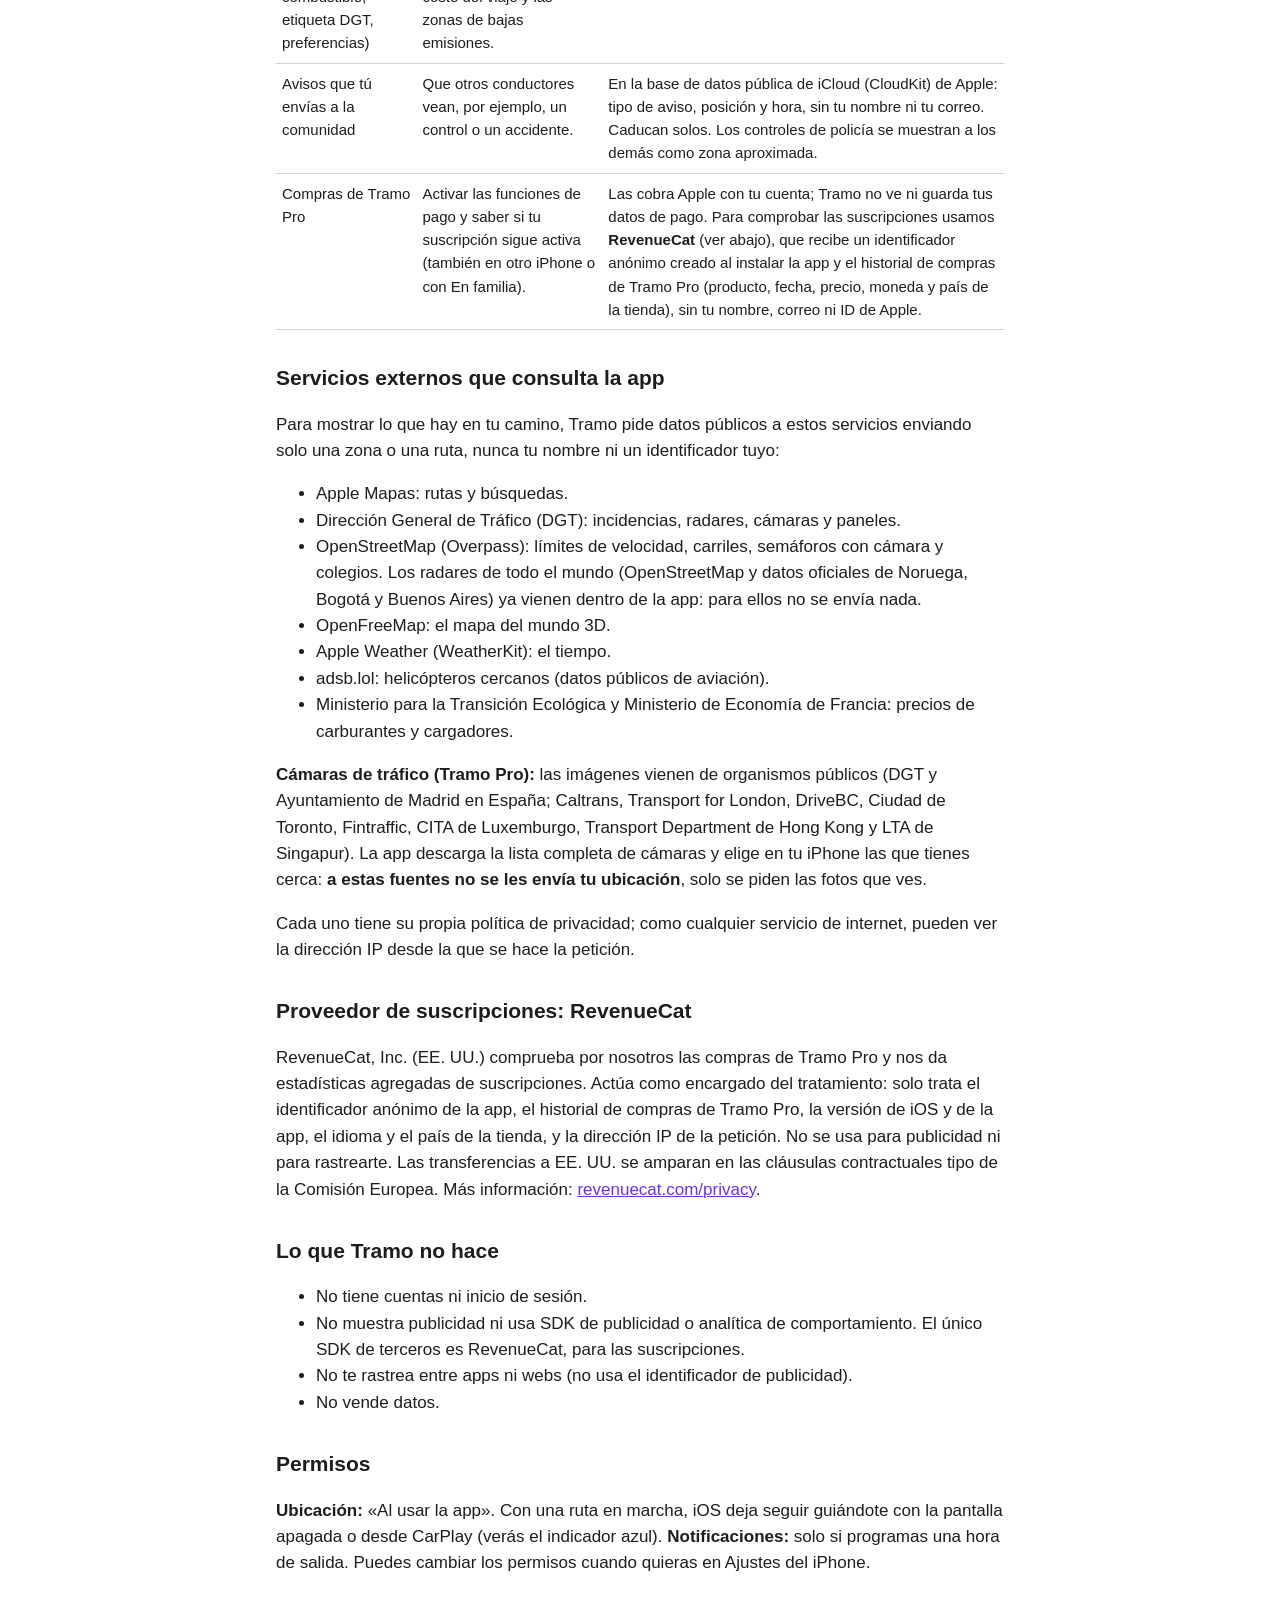
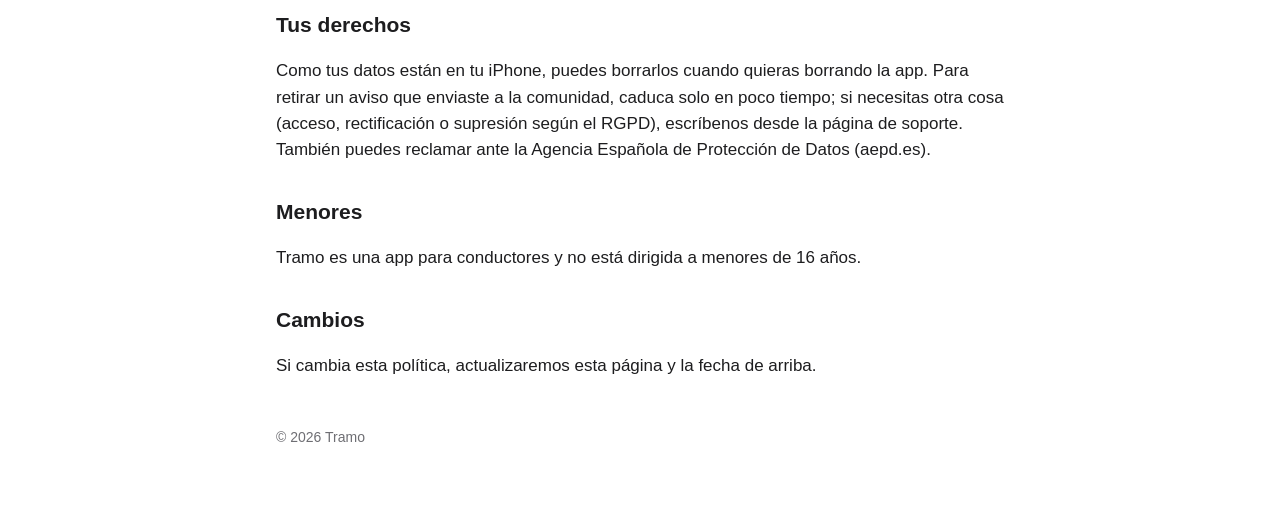
==== commit bd538888: "Privacidad: RevenueCat también se usa en Android La política decía «En Android no se usa RevenueCat»" ====
--- a/index.html
+++ b/index.html
@@ -10,9 +10,9 @@
 <main>
 <header><a class="brand" href="./">Tramo</a><nav><a href="soporte.html">Soporte</a><a href="en.html">English</a></nav></header>
 <h1>Política de privacidad</h1>
-<p class="updated">Última actualización: 9 de noviembre de 2026</p>
+<p class="updated">Última actualización: 20 de noviembre de 2026</p>
 
-<div class="card"><strong>En resumen:</strong> Tramo no tiene cuentas, ni publicidad, ni rastreo. Tus viajes, tu perfil y tus estadísticas se guardan solo en tu iPhone o móvil Android. Las suscripciones de Tramo Pro las gestionan Apple y RevenueCat (iPhone) o Google Play (Android). No vendemos ni compartimos tus datos con nadie para publicidad.</div>
+<div class="card"><strong>En resumen:</strong> Tramo no tiene cuentas, ni publicidad, ni rastreo. Tus viajes, tu perfil y tus estadísticas se guardan solo en tu iPhone o móvil Android. Las suscripciones de Tramo Pro las gestionan Apple (iPhone) o Google Play (Android), y en los dos casos RevenueCat comprueba si siguen activas. No vendemos ni compartimos tus datos con nadie para publicidad.</div>
 
 <h2>Tramo para Android</h2>
 <p>La versión de Android funciona igual en lo esencial: sin cuentas, sin publicidad y sin rastreo. Lo que cambia respecto al iPhone:</p>
@@ -20,7 +20,7 @@
 <li><strong>Tus datos</strong> (viajes, historial, nivel, perfil y preferencias) se guardan solo en tu móvil. Se borran al desinstalar la app o al borrar sus datos en Ajustes de Android.</li>
 <li><strong>Mapa, rutas y búsqueda de sitios:</strong> los ofrece Google (Google Maps Platform: Maps, Routes y Places). Para calcular una ruta o buscar un sitio, Tramo envía a Google los puntos de salida y de destino o el texto que escribes, sin tu nombre ni ningún identificador tuyo. Google puede ver la dirección IP de la petición y trata los datos según su <a href="https://policies.google.com/privacy">política de privacidad</a>.</li>
 <li><strong>El tiempo</strong> viene de Open-Meteo (se envía la zona donde estás, sin identificarte).</li>
-<li><strong>Compras de Tramo Pro:</strong> las gestiona Google Play. Google cobra con tu cuenta; Tramo no ve ni guarda tus datos de pago. En Android no se usa RevenueCat.</li>
+<li><strong>Compras de Tramo Pro:</strong> las cobra Google Play con tu cuenta; Tramo no ve ni guarda tus datos de pago. Para saber si tu suscripción sigue activa usamos también <strong>RevenueCat</strong> (ver abajo), que recibe un identificador anónimo creado al instalar la app y el historial de compras de Tramo Pro, sin tu nombre ni tu cuenta de Google.</li>
 <li><strong>Avisos de la comunidad:</strong> en esta versión de Android, los avisos que creas se quedan en tu móvil y no se comparten con otros conductores. Si en el futuro se comparten, esta política se actualizará antes.</li>
 <li><strong>Permisos de Android:</strong> ubicación precisa y aproximada (para guiarte y avisarte de radares); servicio en primer plano de ubicación (para seguir guiándote con la pantalla apagada, verás una notificación fija); notificaciones y alarmas exactas (solo si programas una hora de salida). Puedes cambiarlos cuando quieras en Ajustes de Android.</li>
 <li><strong>Android Auto:</strong> si lo conectas, Tramo muestra el mapa y las indicaciones en la pantalla del coche; los datos siguen siendo los del móvil.</li>
